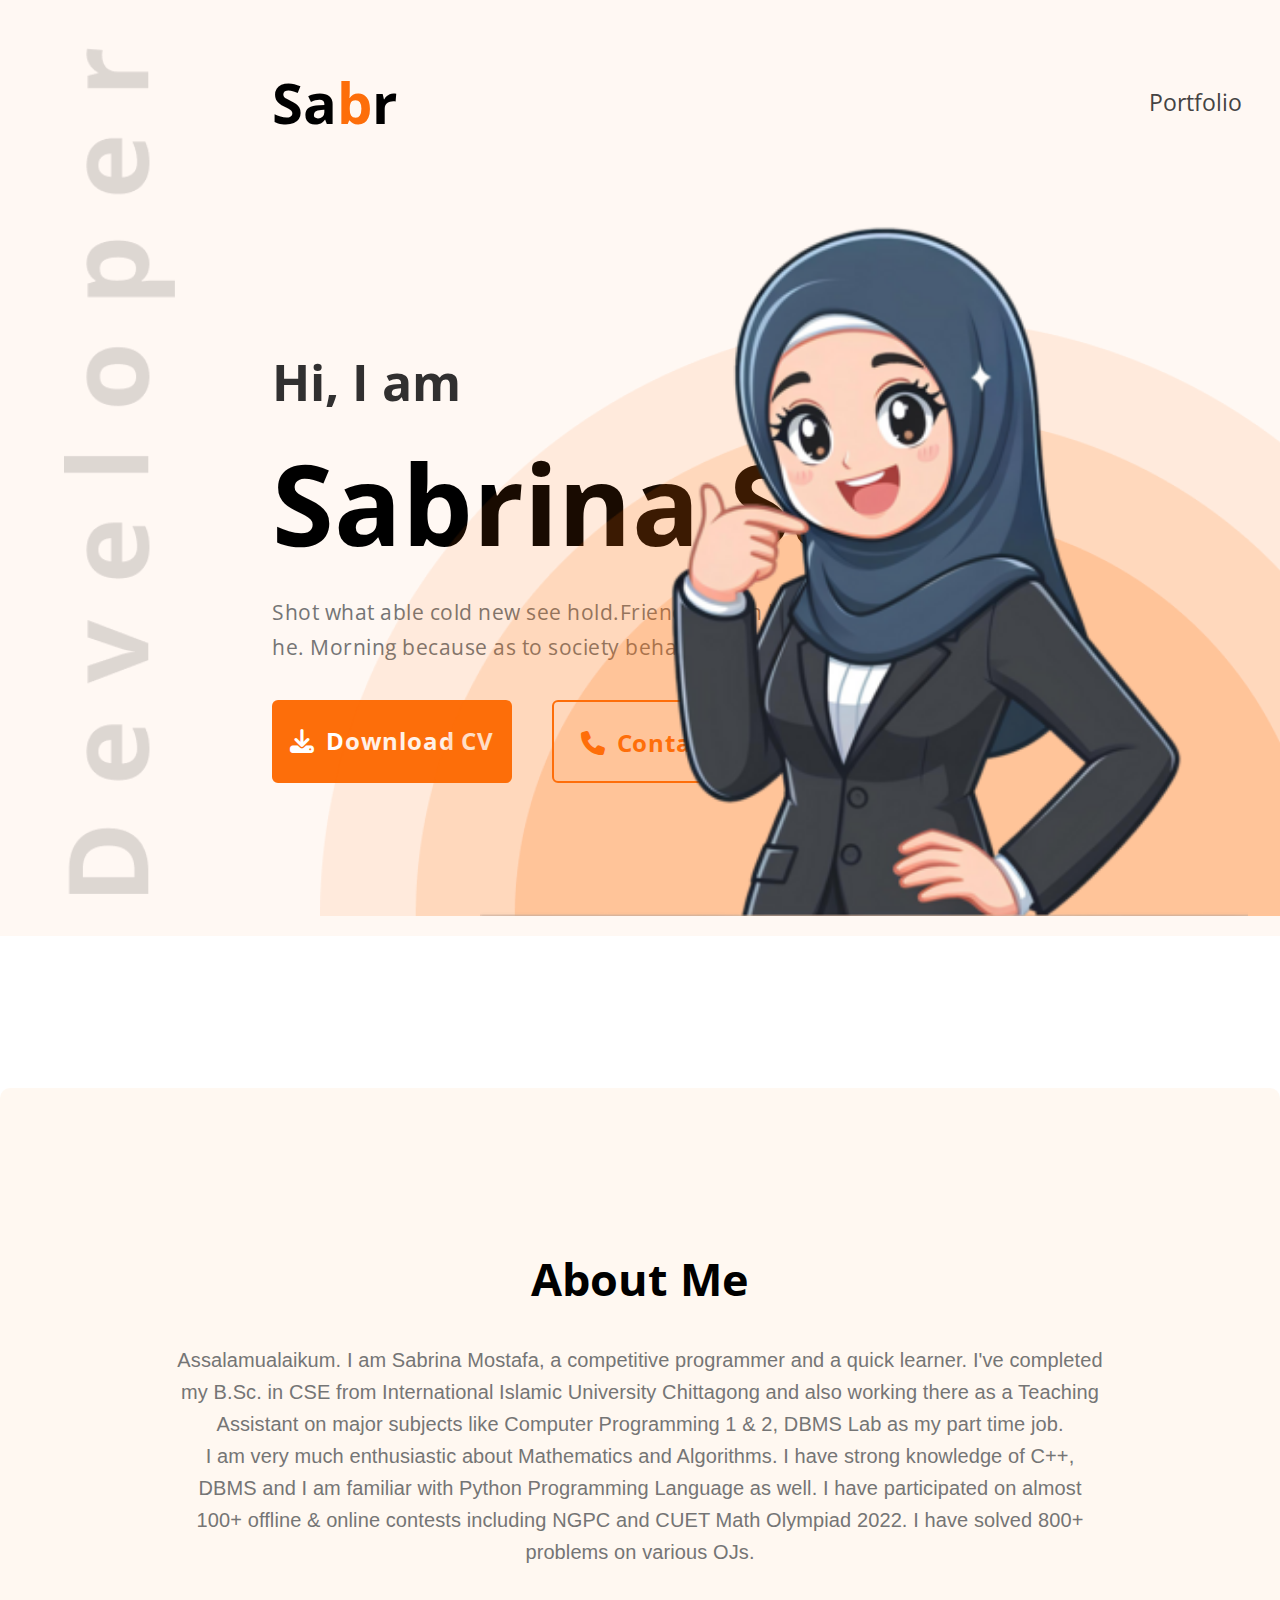
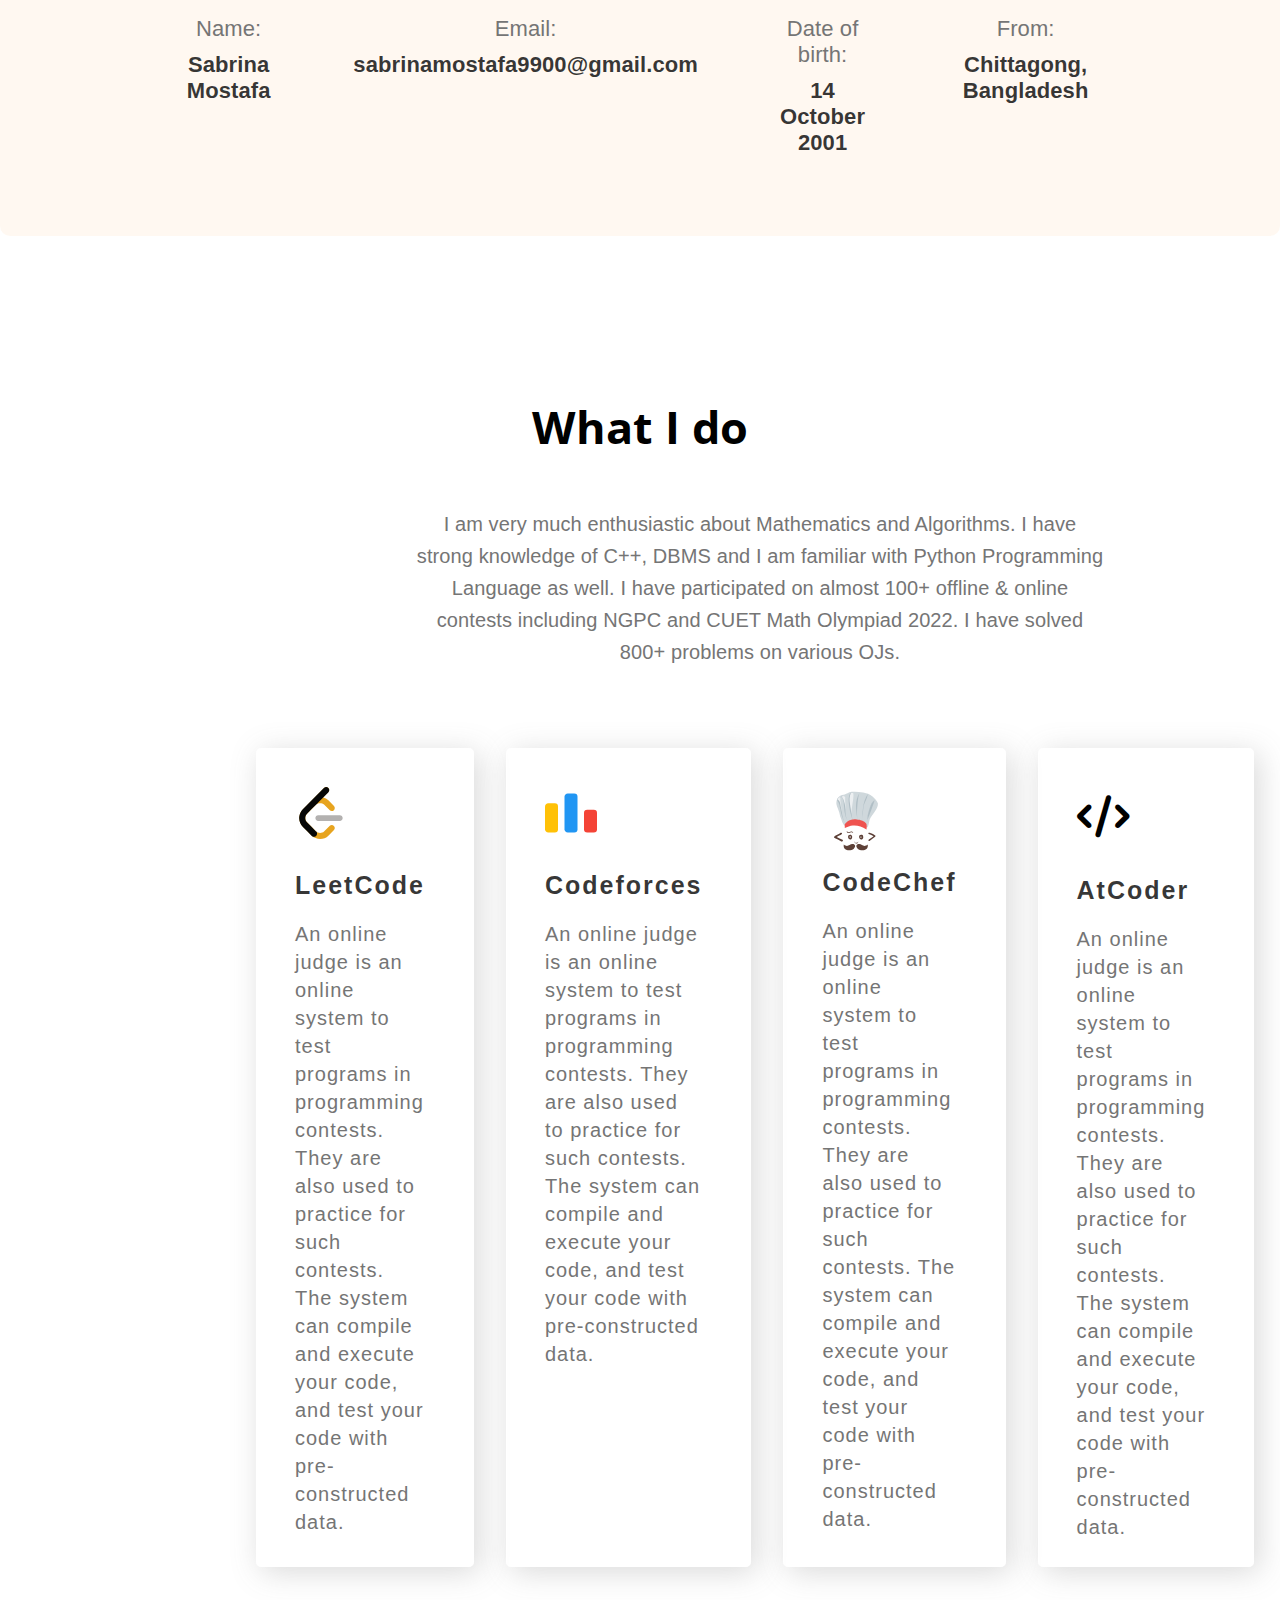
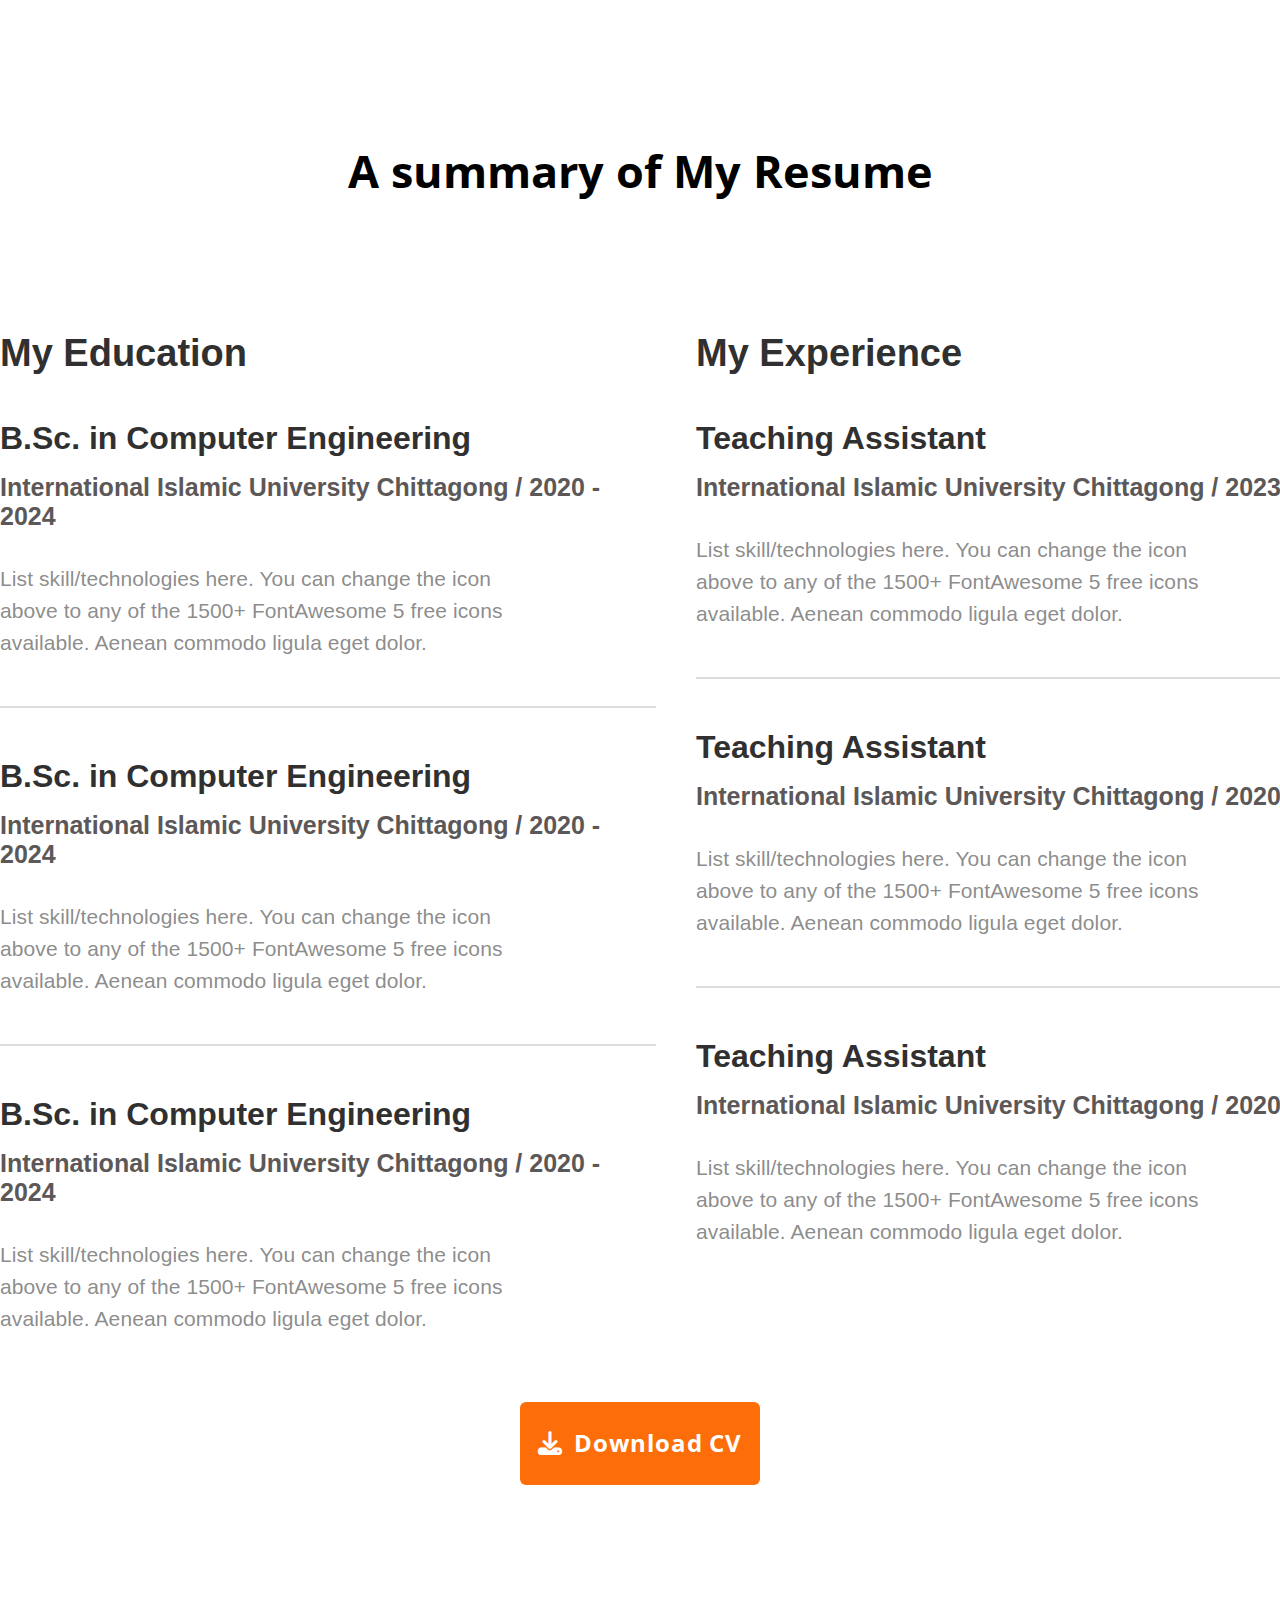
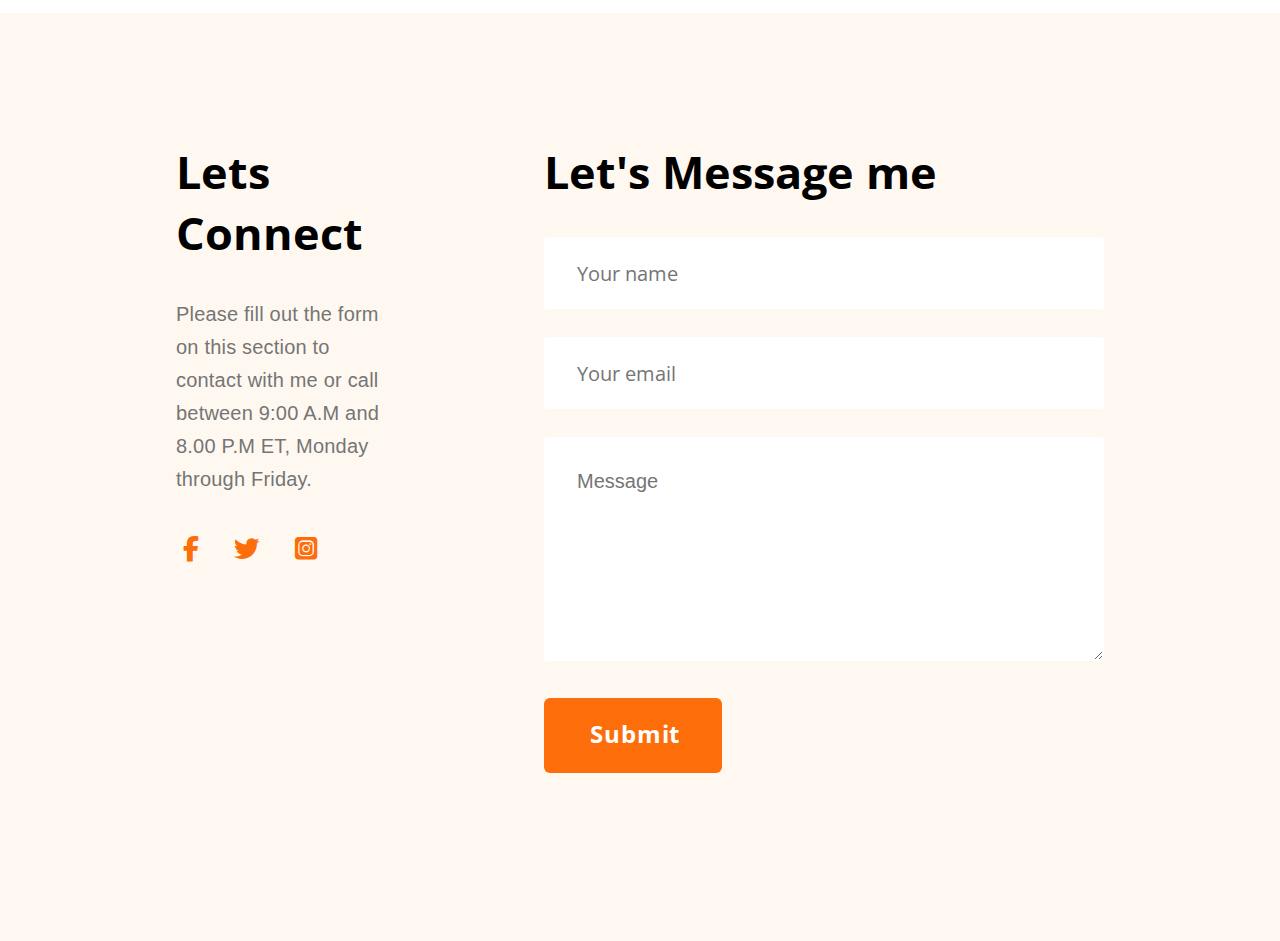
==== Week 2 Assignment 3/index.html @ bd47ff60 "Added Assignment-3 i.e. sample portfolio making." ====
<!DOCTYPE html>
<html lang="en">
<head>
    <link rel="preconnect" href="https://fonts.googleapis.com">
    <link rel="preconnect" href="https://fonts.gstatic.com" crossorigin>
    <link href="https://fonts.googleapis.com/css2?family=Open+Sans:ital,wght@0,300..800;1,300..800&display=swap" rel="stylesheet">

    <link rel="stylesheet" href="style.css">
    <link rel="stylesheet" href="https://cdnjs.cloudflare.com/ajax/libs/font-awesome/6.6.0/css/all.min.css">
    <meta charset="UTF-8">
    <meta name="viewport" content="width=device-width, initial-scale=1.0">
    <title>Sabrina's Portfolio</title>
</head>

<body>

    <!-- Intro -->
    <section class="intro">

        <div class="l">
            <img src="images/Developer.png" alt="developer">
        </div>
        <div class="r">
            <nav>
                <div class="n">
                    <h2>Sa<span>b</span>r</h2>
                </div>
                <div class="optn">
                    <ul>
                        <li><a href="#portfolio" class="nav-a">Portfolio</a></li>
                        <li><a href="#blog" class="nav-a">Blog</a></li>
                        <li>
                            <button>
                                <a href="#contact" class="aa">Hire Me</a>
                            </button>
                        </li>
                    </ul>
                </div>
            </nav>

            <div class="banner">
                <div class="txt">
                    <div class="hi">
                        <h4>Hi, I am</h4>
                        <h1>Sabrina Sabr</h1>
                        <p>Shot what able cold new see hold.Friendly as an betrayed formerly
                            he. Morning because as to society behaved moments.
                        </p>
                        <div class="bt">
                            <div class="cv-btn">
                                <div class="btn">
                                    <i class="fa-solid fa-download"></i>
                                    <a href="Sabrina_Mostafa.pdf" download>Download CV</a>
                                </div>
                            </div>
                            <div class="cv-btn">
                                <div class="btn" id="cnt">
                                    <i class="fa-solid fa-phone"></i>
                                    <a href="#contact" >Contact</a>
                                </div>
                            </div>
                        </div>
                    </div>
                </div>
                <div class="im">
                    <div class="overlap">
                        <img src="images/picBG.png" alt="" class="bgim">
                        <img src="images/pic.png" alt="" class="pic">
                    </div>

                </div>

            </div>

        </div>


    </section>



    <!-- About -->
    <section class="s-about" id="portfolio">
        <div class="about">
            <h2>About Me</h2>
            <div class="para">
                <p class="all">
                    Assalamualaikum.
                    I am Sabrina Mostafa, a competitive programmer and a quick learner. I've completed my B.Sc. in CSE from International Islamic University Chittagong 
                    and also working there as a Teaching Assistant on major subjects like Computer Programming 1 & 2, DBMS Lab as my part time job.<br/>

                    I am very much enthusiastic about Mathematics and Algorithms. I have strong knowledge of C++, DBMS and I am familiar with Python Programming Language as well. 
                    I have participated on almost 100+ offline & online contests including NGPC and CUET Math Olympiad 2022. I have solved 800+ problems on various OJs.
                </p>
            </div>
            <div class="details">
                <div class="info">
                    <p class="title">
                        Name: <br/>
                        <div class="bold"><p class="title">Sabrina Mostafa</p></div>
                    </p>
                </div>
                <div class="info">
                    <p class="title">
                        Email: <br/>
                        <div class="bold"><p class="title">sabrinamostafa9900@gmail.com</p></div>
                    </p>
                </div>
                <div class="info">
                    <p class="title">
                        Date of birth: <br/>
                        <div class="bold"><p class="title">14 October 2001</p></div>
                    </p>
                </div>
                <div class="info">
                    <p class="title">
                        From: <br/>
                        <div class="bold"><p class="title">Chittagong, Bangladesh</p></div>
                    </p>
                </div>
            </div>
        </div>
    </section>


    <!-- What I do -->
    <section class="work" id="blog">
        <div class="wk">
            <h2>What I do</h2>
            <div class="w1">
                <p>I am very much enthusiastic about Mathematics and Algorithms. I have strong knowledge of C++, DBMS and I am familiar with Python Programming Language as well. 
                    I have participated on almost 100+ offline & online contests including NGPC and CUET Math Olympiad 2022. I have solved 800+ problems on various OJs.</p>
            </div>
            <div class="w2">
                <div class="one">
                    <a href="https://leetcode.com/u/sabrina_mostafa/">
                    <div class="i1">
                        <svg xmlns="http://www.w3.org/2000/svg" viewBox="0 0 24 24" id="leetcode">
                            <path fill="#B3B1B0" d="M22 14.355c0-.742-.564-1.346-1.26-1.346H10.676c-.696 0-1.26.604-1.26 1.346s.563 1.346 1.26 1.346H20.74c.696.001 1.26-.603 1.26-1.346z"></path>
                            <path fill="#E7A41F" d="m3.482 18.187 4.313 4.361c.973.979 2.318 1.452 3.803 1.452 1.485 0 2.83-.512 3.805-1.494l2.588-2.637c.51-.514.492-1.365-.039-1.9-.531-.535-1.375-.553-1.884-.039l-2.676 2.607c-.462.467-1.102.662-1.809.662s-1.346-.195-1.81-.662l-4.298-4.363c-.463-.467-.696-1.15-.696-1.863 0-.713.233-1.357.696-1.824l4.285-4.38c.463-.467 1.116-.645 1.822-.645s1.346.195 1.809.662l2.676 2.606c.51.515 1.354.497 1.885-.038.531-.536.549-1.387.039-1.901l-2.588-2.636a4.994 4.994 0 0 0-2.392-1.33l-.034-.007 2.447-2.503c.512-.514.494-1.366-.037-1.901-.531-.535-1.376-.552-1.887-.038l-10.018 10.1C2.509 11.458 2 12.813 2 14.311c0 1.498.509 2.896 1.482 3.876z"></path>
                            <path fill="#070706" d="M8.115 22.814a2.109 2.109 0 0 1-.474-.361c-1.327-1.333-2.66-2.66-3.984-3.997-1.989-2.008-2.302-4.937-.786-7.32a6 6 0 0 1 .839-1.004L13.333.489c.625-.626 1.498-.652 2.079-.067.56.563.527 1.455-.078 2.066-.769.776-1.539 1.55-2.309 2.325-.041.122-.14.2-.225.287-.863.876-1.75 1.729-2.601 2.618-.111.116-.262.186-.372.305-1.423 1.423-2.863 2.83-4.266 4.272-1.135 1.167-1.097 2.938.068 4.127 1.308 1.336 2.639 2.65 3.961 3.974.067.067.136.132.204.198.468.303.474 1.25.183 1.671-.321.465-.74.75-1.333.728-.199-.006-.363-.086-.529-.179z"></path>
                        </svg>
                    </div>
                    
                    <div class="bold"><p class="title">LeetCode</p></div></a>
                    <div class="oj">
                        <p>An online judge is an online system to test programs in programming contests. They are also used to practice for such contests. The system can compile and execute your code, and test your code with pre-constructed data.</p>
                    </div>
                </div>
                <div class="two">
                    <a href="https://codeforces.com/profile/sabrina_mostafa">
                    <div class="i2">
                        <svg xmlns="http://www.w3.org/2000/svg" viewBox="0 0 24 24" id="code-forces">
                            <path fill="#F44336" d="M24 19.5V12a1.5 1.5 0 0 0-1.5-1.5h-3A1.5 1.5 0 0 0 18 12v7.5a1.5 1.5 0 0 0 1.5 1.5h3a1.5 1.5 0 0 0 1.5-1.5z"></path>
                            <path fill="#2196F3" d="M13.5 21a1.5 1.5 0 0 0 1.5-1.5v-15A1.5 1.5 0 0 0 13.5 3h-3C9.673 3 9 3.672 9 4.5v15c0 .828.673 1.5 1.5 1.5h3z"></path>
                            <path fill="#FFC107" d="M0 19.5c0 .828.673 1.5 1.5 1.5h3A1.5 1.5 0 0 0 6 19.5V9a1.5 1.5 0 0 0-1.5-1.5h-3C.673 7.5 0 8.172 0 9v10.5z"></path>
                        </svg>
                    </div>
                    <div class="bold"><p class="title">Codeforces</p></div></a>
                    <div class="oj">
                        <p>
                            An online judge is an online system to test programs in programming contests. They are also used to practice for such contests. The system can compile and execute your code, and test your code with pre-constructed data.
                        </p>
                    </div>
                </div>
                <div class="three">
                    <a href="https://www.codechef.com/users/sabrina_001">
                    <div class="i3">
                        <svg xmlns="http://www.w3.org/2000/svg" x="0px" y="0px" viewBox="0 0 48 48">
                            <path fill="#5d4037" d="M34.809,32.711L34.809,32.711c1.016,0.306,1.952,0.833,2.74,1.543 c0.133,0.085,0.219,0.228,0.23,0.386c0,0.235-0.175,0.466-0.536,0.686c-0.648,0.434-1.273,0.9-1.873,1.398 c-0.592,0.483-1.212,0.93-1.858,1.337c-0.083,0.044-0.176,0.068-0.27,0.07c-0.132,0.002-0.26-0.048-0.356-0.14 c-0.184-0.16-0.203-0.438-0.043-0.622c0.004-0.005,0.009-0.01,0.013-0.014c0.202-0.26,0.465-0.467,0.766-0.601 c0.354-0.194,0.689-0.421,1.002-0.676c0.501-0.381,0.801-0.636,1.002-0.751c0.396-0.2,0.601-0.341,0.601-0.426 c0.004-0.018,0.004-0.037,0-0.055c-0.247-0.407-0.63-0.712-1.082-0.862c-0.446-0.125-0.902-0.26-1.357-0.401 c-0.456-0.114-0.869-0.355-1.192-0.696c-0.01-0.031-0.01-0.064,0-0.095c0.016-0.142,0.086-0.273,0.195-0.366 c0.09-0.112,0.222-0.182,0.366-0.195c0.073-0.01,0.147-0.01,0.22,0c0.268,0.015,0.532,0.079,0.776,0.19l0.726,0.316 M13.465,32.28 c0.181-0.003,0.358,0.055,0.501,0.165c0.12,0.092,0.192,0.234,0.195,0.386c0.001,0.108-0.043,0.211-0.12,0.286 c-0.54,0.476-1.173,0.836-1.858,1.057c-0.69,0.22-1.3,0.638-1.753,1.202c0.646,0.375,1.316,0.71,2.004,1.002l2.074,0.912 c0.161,0.064,0.263,0.223,0.255,0.396c0.03,0.235-0.072,0.468-0.265,0.606c-0.19,0.157-0.43,0.242-0.676,0.24 c-0.1,0-0.199-0.02-0.291-0.06c-0.141-0.138-0.292-0.265-0.451-0.381c-1.202-0.668-2.488-1.292-3.857-1.873 c-0.135-0.055-0.275-0.11-0.411-0.155c-0.151-0.061-0.263-0.192-0.301-0.351c0.006-0.42,0.188-0.817,0.501-1.097 c0.644-0.469,1.342-0.859,2.079-1.162c0.743-0.297,1.444-0.692,2.084-1.172H13.465z"></path><path fill="#5d4037" d="M22.051,32.24c-0.171-0.265-0.384-0.5-0.631-0.696c-0.198-0.138-0.435-0.21-0.676-0.205 c-0.081-0.002-0.161,0.013-0.235,0.045l-1.503,0.501c-0.096,0.03-0.195,0.043-0.296,0.04c-0.178,0.013-0.355-0.037-0.501-0.14 c-0.182-0.158-0.336-0.346-0.456-0.556l-0.416,0.281c0.176,0.295,0.403,0.556,0.671,0.771c0.211,0.132,0.457,0.197,0.706,0.185 c0.127-0.001,0.254-0.02,0.376-0.055l1.388-0.501c0.094-0.036,0.194-0.055,0.296-0.055c0.152-0.01,0.304,0.031,0.431,0.115 c0.175,0.143,0.327,0.312,0.451,0.501l0.396-0.22"></path><path fill="#5d4037" fill-rule="evenodd" d="M32.289,40.61c0.761,4.558-4.809,5.009-7.098,2.95 c-1.583-1.413-1.137-3.381,1.132-3.256C28.327,40.41,29.494,42.984,32.289,40.61" clip-rule="evenodd"></path><path fill="#5d4037" fill-rule="evenodd" d="M15.364,40.61c-0.761,4.558,4.809,5.009,7.098,2.95 c1.583-1.413,1.137-3.381-1.132-3.256C19.326,40.41,18.159,42.984,15.364,40.61" clip-rule="evenodd"></path><path fill="#5d4037" d="M20.839,33.998c-0.279-0.184-0.608-0.276-0.942-0.265c-0.404-0.015-0.798,0.129-1.097,0.401 c-0.338,0.332-0.482,0.814-0.381,1.277c0.049,0.436,0.223,0.848,0.501,1.187c0.236,0.316,0.607,0.502,1.002,0.501 c0.258-0.004,0.511-0.073,0.736-0.2c0.451-0.27,0.671-0.781,0.671-1.548C21.387,34.848,21.206,34.347,20.839,33.998z M19.877,35.811c-0.277,0-0.501-0.224-0.501-0.501s0.224-0.501,0.501-0.501s0.501,0.224,0.501,0.501S20.154,35.811,19.877,35.811z"></path><path fill="#5d4037" d="M24.195,39.914c0.139,0.001,0.276-0.025,0.406-0.075c0.124-0.048,0.242-0.112,0.351-0.19 c0.102-0.082,0.198-0.173,0.286-0.27c0.083-0.093,0.156-0.194,0.22-0.301c0.061-0.094,0.115-0.193,0.16-0.296 c0.035-0.074,0.064-0.151,0.085-0.23v-0.045c-0.01-0.014-0.019-0.029-0.025-0.045l0,0c-0.13,0.2-0.293,0.378-0.481,0.526 c-0.144,0.136-0.314,0.24-0.501,0.306c-0.188,0.065-0.387,0.097-0.586,0.095c-0.17,0.003-0.339-0.021-0.501-0.07 c-0.139-0.044-0.269-0.112-0.386-0.2c-0.117-0.094-0.223-0.202-0.316-0.321c-0.097-0.13-0.18-0.269-0.25-0.416l0,0 c-0.011,0.011-0.02,0.025-0.025,0.04c0,0,0,0.03,0,0.04c0.068,0.192,0.156,0.376,0.26,0.551c0.094,0.168,0.212,0.322,0.351,0.456 c0.124,0.13,0.27,0.236,0.431,0.316c0.159,0.067,0.329,0.104,0.501,0.11"></path><path fill="#5d4037" d="M28.613,33.968c-0.278-0.185-0.607-0.28-0.942-0.27c-0.405-0.014-0.799,0.132-1.097,0.406 c-0.336,0.333-0.478,0.815-0.376,1.277c0.046,0.436,0.22,0.85,0.501,1.187c0.236,0.315,0.608,0.501,1.002,0.501 c0.258-0.004,0.512-0.073,0.736-0.2c0.493-0.352,0.752-0.947,0.676-1.548C29.089,34.644,28.928,34.188,28.613,33.968z M27.511,35.867c-0.277,0-0.501-0.224-0.501-0.501s0.224-0.501,0.501-0.501s0.501,0.224,0.501,0.501S27.787,35.867,27.511,35.867z"></path><path fill="#cfd8dc" d="M38.519,9.951c-0.113-0.175-0.224-0.354-0.339-0.518c-0.092-0.132-0.186-0.252-0.279-0.377	c-0.137-0.184-0.275-0.367-0.414-0.537c-0.083-0.102-0.167-0.196-0.251-0.293c-0.155-0.178-0.309-0.351-0.465-0.513	C36.7,7.64,36.63,7.57,36.559,7.5c-0.181-0.18-0.363-0.35-0.546-0.51c-0.043-0.037-0.085-0.075-0.128-0.111	c-2.281-1.946-4.592-2.44-6.076-2.765l-0.821-0.185c-3.005-0.576-5.53-0.867-8.09-0.501c-1.008,0.219-1.982,0.573-2.895,1.052	c-1.257,0.571-2.565,1.162-3.827,1.252c-1.321,0.341-2.468,1.162-3.216,2.304l-0.14,0.2c-0.671,1.403-0.847,2.992-0.501,4.508	c0.276,0.902,0.616,1.783,0.937,2.63c0.736,1.727,1.269,3.534,1.588,5.385c0.332,0.658,0.591,1.35,0.771,2.064	c0.426,1.483,0.912,3.151,2.229,4.448h0.035c0.011-0.005,0.022-0.009,0.033-0.014c0.003,0.003,0.005,0.006,0.008,0.009	c1.14-0.54,2.24-0.902,3.307-1.124c0.15-0.031,0.298-0.053,0.446-0.078c0.18-0.031,0.36-0.063,0.538-0.087	c0.289-0.037,0.576-0.064,0.861-0.081c0.025-0.002,0.05-0.005,0.075-0.006c3.649-0.2,6.912,1.133,10.1,2.433l0.575,0.238	c0.018-0.008,0.035-0.029,0.053-0.039c0.01,0.004,0.019,0.008,0.029,0.012c0.781-0.341,1.177-2.965,1.703-5.41	c1.893-4.333,6.126-7.514,5.871-11.521C39.169,10.996,38.846,10.459,38.519,9.951z"></path><polygon fill="#cfd8dc" points="31.829,28.563 31.822,28.561 31.819,28.563"></polygon><path fill="#ef5350" d="M31.473,26.384c-0.007-0.089-0.044-0.18-0.071-0.27c0-0.001-0.001-0.003-0.001-0.004	c-0.337-1.099-2.136-2.252-4.586-2.876c-0.135-0.036-0.273-0.053-0.409-0.084c-0.006-0.001-0.012-0.002-0.018-0.004	c-0.585-0.134-1.176-0.224-1.771-0.277c-0.036-0.003-0.072-0.007-0.108-0.01c-0.338-0.027-0.675-0.044-1.014-0.044	c-0.298-0.002-0.597,0.003-0.895,0.023c-0.133,0.009-0.265,0.022-0.397,0.035c-0.311,0.031-0.62,0.073-0.926,0.13	c-0.107,0.018-0.215,0.024-0.322,0.045c-2.018,0.371-3.797,1.551-4.924,3.266l0.065,2.65v0.04h0.03	c1.741-0.997,3.667-1.628,5.66-1.853c3.171-0.286,6.417,0.681,9.587,2.895h0.03v-0.05C31.616,28.803,31.64,27.584,31.473,26.384z"></path><path fill="#eceff1" fill-rule="evenodd" d="M12.975,7.881c-0.341,1.733,1.202,7.203,0.701,10.073	c-0.26-1.503-1.222-4.508-1.182-6.176c-0.461-1.002-0.927-2.229-1.438-2.7S12.113,6.158,13,7.881" clip-rule="evenodd"></path><path fill="#b0bec5" d="M16.476,25.493L16.476,25.493c-2.004-2.364-2.855-6.437-3.556-9.868	c-0.556-2.725-1.032-5.049-1.949-5.78l0,0c-0.109-0.148-0.182-0.319-0.21-0.501c-0.032-0.347,0.039-0.696,0.205-1.002	C11.124,8,11.367,7.705,11.672,7.485c0.193-0.133,0.414-0.218,0.646-0.25V7.28c-0.231,0.032-0.45,0.117-0.641,0.25	c-0.202,0.253-0.383,0.523-0.541,0.806c-0.451,0.902,0.501,0.857,0.857,1.347c0.927,0.746,1.002,3.196,1.563,5.931	c0.701,3.426,0.932,7.489,2.94,9.843l0,0l0,0l-0.03,0.035"></path><path fill="#eceff1" fill-rule="evenodd" d="M16.401,7.175c-0.346,1.728,0.536,5.705,0,8.58	c-0.26-1.503-1.222-4.508-1.182-6.171c-0.466-1.002-1.002-2.164-1.347-2.76s1.237-1.257,2.505,0.351" clip-rule="evenodd"></path><path fill="#b0bec5" d="M15.73,6.564c-0.278-0.233-0.65-0.318-1.002-0.23c-0.138,0.015-0.27,0.063-0.386,0.14	c-0.102,0.067-0.171,0.175-0.19,0.296c0,0.18-0.14,0.21,0,0.546l0,0c1.122,1.503,2.004,4.042,2.214,6.722	c0.301,3.401-0.095,7.168,2.159,9.838l-0.035,0.03c-2.264-2.685-2.6-6.457-2.895-9.863c-0.24-2.675-0.456-5.129-1.568-6.637l0,0	c-0.189-0.211-0.285-0.489-0.265-0.771c0.022-0.132,0.096-0.249,0.205-0.326c0.123-0.086,0.266-0.138,0.416-0.15	c0.479-0.038,0.956,0.093,1.347,0.371l-0.03,0.035"></path><path fill="#eceff1" d="M21.911,4.129c1.042,1.738-0.872,9.562-1.222,14.476c-0.03,0.416-3.697-16.224,1.212-14.476"></path><path fill="#b0bec5" d="M21.475,22.943c-1.475-4.089-2.37-8.365-2.66-12.703c-0.113-1.435,0.002-2.879,0.341-4.278	c0.326-1.112,0.897-1.843,1.783-1.974c0.324-0.042,0.652-0.018,0.967,0.07v0.045c-0.319-0.059-0.647-0.049-0.962,0.03	c-0.741,0.17-0.651,0.631-1.137,1.678c-0.379,1.346-0.502,2.751-0.361,4.142c0.631,4.127,1.408,9.758,2.079,12.958H21.49"></path><path fill="#b0bec5" d="M24.931,22.678c-0.05-0.336-0.095-0.676-0.145-1.002c-0.771-5.59-1.718-12.402,1.598-17.296	h0.04c-1.357,3.622-1.543,10.519-1.703,12.743c-0.07,0.962,0.04,3.005,0.115,4.508c0.045,0.346,0.1,0.686,0.145,1.027h-0.05"></path><path fill="#b0bec5" d="M28.528,23.394c0.115-2.885,0.421-6.261,0.701-9.187c0.696-3.687,2.57-5.43,3.061-9.157	V5.006c-1.69,2.827-2.813,5.956-3.306,9.212c-0.457,3.036-0.597,6.112-0.416,9.177h-0.05"></path><g><path fill="#b0bec5" d="M37.218,9.429c-1.503,4.628-3.276,9.152-5.079,13.73C32.189,17.098,35.435,9.804,37.218,9.429"></path><path fill="#b0bec5" d="M31.258,25.197c0.791-0.821,0.847-2.084,0.917-3.551c-0.017-1.501,0.251-2.992,0.791-4.393 c0-0.06,0.045-0.155,0.08-0.286c0.441-1.528,2.199-7.684,4.248-7.574v0.045c-1.608-0.06-3.657,6.011-4.142,7.549 c-0.035,0.125-0.045,0.205-0.065,0.27l0,0c-0.576,1.503-0.611,3.005-0.801,4.378c-0.065,1.473-0.19,2.745-1.002,3.576h-0.03"></path></g>
                        </svg>
                    </div>
                    <div class="bold"><p class="title">CodeChef</p></div></a>
                    <div class="oj">
                        <p>
                            An online judge is an online system to test programs in programming contests. They are also used to practice for such contests. The system can compile and execute your code, and test your code with pre-constructed data.
                        </p>
                    </div>
                </div>
                <div class="four">
                    <a href="https://atcoder.jp/users/sabrina_mostafa">
                    <div class="i4">
                        <i class="fa-solid fa-code"></i>
                    </div>
                    <div class="bold"><p class="title">AtCoder</p></div></a>
                    <div class="oj">
                        <p>
                            An online judge is an online system to test programs in programming contests. They are also used to practice for such contests. The system can compile and execute your code, and test your code with pre-constructed data.
                        </p>
                    </div>
                </div>
            </div>
        </div>
    </section>


    <!-- Summary -->
    <section class="summary">
        <div class="sum">
            <h2>A summary of My Resume</h2>
            <div class="container">
                <div class="ed">
                    <h3>My Education</h3>
                    <div class="ed-1">
                        <h4>B.Sc. in Computer Engineering</h4>
                        <div class="inst">International Islamic University Chittagong / 2020 - 2024</div>
                        <div class="pr">
                            <p>List skill/technologies here. You can change the icon above to any of the 1500+ FontAwesome 5 free icons available. Aenean commodo ligula eget dolor.</p>
                        </div>
                        <span class="line"></span>
                    </div>
                    <div class="ed-2">
                        <h4>B.Sc. in Computer Engineering</h4>
                        <div class="inst">International Islamic University Chittagong / 2020 - 2024</div>
                        <div class="pr">
                            <p>List skill/technologies here. You can change the icon above to any of the 1500+ FontAwesome 5 free icons available. Aenean commodo ligula eget dolor.</p>
                        </div>
                        <span class="line"></span>
                    </div>
                    <div class="ed-3">
                        <h4>B.Sc. in Computer Engineering</h4>
                        <div class="inst">International Islamic University Chittagong / 2020 - 2024</div>
                        <div class="pr">
                            <p>List skill/technologies here. You can change the icon above to any of the 1500+ FontAwesome 5 free icons available. Aenean commodo ligula eget dolor.</p>
                        </div>
                    </div>
                </div>

                <div class="ex">
                    <h3>My Experience</h3>
                    <div class="ex-1">
                        <h4>Teaching Assistant</h4>
                        <div class="inst">International Islamic University Chittagong / 2023 - 2024</div>
                        <div class="pr">
                            <p>List skill/technologies here. You can change the icon above to any of the 1500+ FontAwesome 5 free icons available. Aenean commodo ligula eget dolor.</p>
                        </div>
                        <span class="linee"></span>
                    </div>
                    <div class="ex-2">
                        <h4>Teaching Assistant</h4>
                        <div class="inst">International Islamic University Chittagong / 2020 - 2024</div>
                        <div class="pr">
                            <p>List skill/technologies here. You can change the icon above to any of the 1500+ FontAwesome 5 free icons available. Aenean commodo ligula eget dolor.</p>
                        </div>
                        <span class="linee"></span>
                    </div>
                    <div class="ex-3">
                        <h4>Teaching Assistant</h4>
                        <div class="inst">International Islamic University Chittagong / 2020 - 2024</div>
                        <div class="pr">
                            <p>List skill/technologies here. You can change the icon above to any of the 1500+ FontAwesome 5 free icons available. Aenean commodo ligula eget dolor.</p>
                        </div>
                    </div>
                </div>
            </div>

            <div class="cv-btn">
                <div class="btn">
                    <i class="fa-solid fa-download"></i>
                    <a href="Sabrina_Mostafa.pdf" download>Download CV</a>
                </div>
            </div>
            
        </div>
    </section>


    <!-- Contact -->
     <section class="contact" id="contact">
        <div class="cntct">
            <div class="con">
                <h2>Lets Connect</h2>
                <div class="cn">
                    <p>Please fill out the form on this section to contact with me or call between
                        9:00 A.M and 8.00 P.M ET, Monday through Friday.</p>
                </div>
                <div class="social">
                    <div class="fb">
                        <a href="https://www.facebook.com/MostafaSabreena">
                        <i class="fa-brands fa-facebook-f"></i></a>
                    </div>
                    <div class="tw">
                        <a href="https://www.facebook.com/MostafaSabreena">
                        <i class="fa-brands fa-twitter"></i></a>
                    </div>
                    <div class="in">
                        <a href="https://www.facebook.com/MostafaSabreena">
                        <i class="fa-brands fa-square-instagram"></i></a>
                    </div>
                </div>
            </div>
            <div class="msg">
                <h2>Let's Message me</h2>
                <form action="#" class="form">
                    <div class="nm">
                        <input type="text" placeholder="Your name">
                    </div>
                    <div class="em">
                        <input type="text" placeholder="Your email">
                    </div>
                    <div class="m">
                        <textarea rows="15" cols="74" placeholder="Message" ></textarea>
                    </div>
                </form>
                <div class="m-btn">
                    <div class="btnn">
                        <a href="#contact">Submit</a>
                    </div>
                </div>
            </div>
        </div>
     </section>



    
</body>
</html>
---- Week 2 Assignment 3/style.css ----
* {
    padding: 0;
    margin:0;
    box-sizing: border-box;
    font-family: open sans;
}

p {
    color: #757575;
}


/* About */
.s-about {
    padding-top: 9.5rem;
    padding-bottom: 9rem;
}

.about {
    background-color: rgba(253, 188, 114, 0.103);
    max-width: 84rem;
    min-height: 44rem;
    margin: auto;
    padding: 10rem 11rem 5rem 11rem;
    text-align: center;
    border-radius: 10px;
}

h2 {
    text-align: center;
    padding-bottom: 2.2rem;
    font-size: 45px;
    /* font-family: 'Franklin Gothic Medium', 'Arial Narrow', Arial, sans-serif; */
}

.para {
    padding-bottom: 1rem;
    max-width: 62rem;
    line-height: 32px;
}

.details {
    display: flex ;
    justify-content: center;
    gap: 4.5rem;
    padding-top: 2rem;
}

p {
    font-size: 20px;
    color: #757575;
    letter-spacing: 0.1px;
    font-family:'Franklin Gothic ', 'Arial Narrow', Arial, sans-serif;
}

.title {
    font-size: 22px;
    /* font-weight: bolder; */
    color: #757575;
}
 .bold p{
    padding-top: 10px;
    font-weight: bolder;
    color: rgba(27, 27, 27, 0.884);
}


/* what I do */

.work {
    padding-bottom: 9rem;
    margin-top: -7rem;
}

.wk {
    /* background-color: rgba(253, 193, 114, 0.123); */
    max-width: 128rem;
    min-height: 45rem;
    margin: auto;
    padding: 8rem 11rem 5rem 11rem;
    text-align: center;
    border-radius: 5px;
}

.w1 {
    padding-top: 1rem;
    padding-bottom: 2rem;
    line-height: 32px;
    max-width: 80rem;
    /* text-align: center; */
    padding-left: 15rem;
}

.w2 {
    padding-top: 3rem;
    padding-left: 5rem;
    display: flex;
    gap: 2rem;
    margin: auto;
}

.i1, .i2 {
    height: 52px;
    width: 52px;
}
.i3 {
    height: 60px;
    width: 68px;
}
.i4 {
    font-size: 42px;
    color: black ;
}

.one, .two, .three, .four {
    border-radius: 5px;
    border: 1px solid white;
    padding: 38px 48px 25px 38px;
    box-shadow: 5px 5px 30px #6e6d6d42;
    max-width: 20rem;
    min-height: 29rem;
    text-align: left;
}

.w2 .title, .w2 a{
    padding-top: 32px;
    padding-bottom: 20px;
    font-size: 25px;
    letter-spacing: 2px;
    text-decoration: none;
}

.three .title {
    margin-top: -0.7rem;
}

.oj p {
    letter-spacing: 1px;
    line-height: 28px;
}


/* Summary */
.sum {
    padding-bottom: 8rem;
    margin-top: -3.2rem ;
}

.container {
    display: flex;
    gap: 2.5rem;
    margin: auto;
    max-width: 86rem;
    min-height: 50rem;
    /* border: 5px solid; */
    padding-top: 6rem;
}

h3 {
    font-size: 38px;
    color: rgb(49, 48, 48);
    /* padding-bottom: 2rem; */
    font-family: 'Franklin Gothic Medium', 'Arial Narrow', Arial, sans-serif;
}

h4 {
    font-size: 32px;
    color: rgb(49, 48, 48);
    padding-bottom: 1rem;
    padding-top: 2.8rem;
    font-family: 'Franklin Gothic Medium', 'Arial Narrow', Arial, sans-serif;
}

.inst {
    font-size: 25px;
    font-weight: bold;
    color: rgb(92, 88, 88);
    padding-bottom: 2rem;
    font-family: 'Franklin Gothic Medium', 'Arial Narrow', Arial, sans-serif;
}

.pr {
    padding-bottom: 2rem;
    max-width: 32rem;
}

.pr p {
    font-size: 21px;
    line-height: 32px;
    color: rgba(134, 134, 134, 0.952);
}

.line {
    display: inline-block;
    width: 41rem;
    height: 2.2px;
    background-color: rgba(206, 204, 204, 0.678);

}
.linee {
    display: inline-block;
    width: 43.5rem;
    height: 2.2px;
    background-color: rgba(206, 204, 204, 0.678);

}

.cv-btn {
    padding-top: 2.2rem;
}

.btn {
    /* padding-top: 1.5rem; */
    padding: 1.5rem 1rem 1.5rem 1rem;
    background-color: #FD6E0A;
    height: 5.2rem;
    width: 15rem;
    border-radius: 6px;
    margin: auto;
    text-align: center;
    justify-content: center;
    font-size: 24px;
    color: white;
    text-decoration: none;
    font-weight: bolder;
    font-family:'Segoe UI', Tahoma, Geneva, Verdana, sans-serif;
}

.cv-btn a {
    letter-spacing: 0.8px;
    padding-left: 5px;
    color: white;
    text-decoration: none;
}


/* Contact */
.contact {
    /* height: 50rem; */
    background-color: rgba(253, 188, 114, 0.103);
}

.cntct h2 {
    text-align: left;
    padding-bottom: 35px;
}


.cn p {
    max-width: 45rem;
    letter-spacing: 0.2px;
    line-height: 33px;
    font-family: 'Gill Sans', sans-serif;
}

.cntct {
    display: flex;
    gap: 10rem;

    max-width: 108rem;
    min-height: 58rem;
    margin: auto;
    padding: 8rem 11rem 5rem 11rem;
    text-align: left;
    border-radius: 5px;


    /* padding: 10rem 15rem 10rem 15rem; */
}


.form .nm input, .em input {
    outline: none;
    height: 4.5rem;
    width: 35rem;
    border: 1px solid white;
    font-size: 20px;
    padding-left: 2rem;
    border-radius: 3px;
}

.form .m textarea {
    outline: none;
    height: 14rem;
    width: 35rem;
    border: 1px solid white;
    font-size: 20px;
    padding-left: 2rem;
    padding-top: 2rem;
    font-family: 'Gill Sans', sans-serif;
    border-radius: 3px;
}

.form .m textarea, .em input {
    margin-top: 28px;
}

.social {
    padding-top: 2.5rem;
    padding-left: 7px;
    display: flex;
    gap: 35px;
}


.social i {
    font-size: 25.5px;
    color: #FD6E0A;
}

.m-btn {
    padding-top: 2rem;
}

.btnn {
    /* padding-top: 1.5rem; */
    padding: 1.2rem 1rem 1.5rem 1rem;
    float: left;
    background-color: #FD6E0A ;
    height: 4.7rem;
    width: 11.1rem;
    border-radius: 6px;
    margin: auto;
    text-align: center;
    justify-content: center;
    font-size: 24px;
    color: white;
    text-decoration: none;
    font-weight: bolder;
    font-family:'Segoe UI', Tahoma, Geneva, Verdana, sans-serif;
}

.m-btn a {
    letter-spacing: 0.8px;
    padding-left: 5px;
    color: white;
    text-decoration: none;
}


/* Intro */
.intro {
    display: flex;
    height: 58.5rem;
    background-image: url(images/bannerBG.png);
}

.l {
    padding-right: 6rem;
}
.l img {
    padding-top: 3rem;
    padding-left: 4rem;
    width: 11rem;
}

.r {
    padding-top: 4rem;
}

nav{
    display: flex;
    gap: 47rem;
}
nav h2 {
    font-size: 56px;
    font-family: open sans;
    font-weight: bolder;
}
nav span {
    color: #FD6E0A;
}

.optn ul {
    display: flex;
    gap: 5rem;
    list-style-type: none;
    align-items: center;
}

.optn .nav-a {
    font-size: 23px;
    font-family: open sans;
    text-decoration: none;
    color: #444343;
}
.optn button, .optn .aa {
    background-color: #FD6E0A ;
    height: 4.7rem;
    width: 11.1rem;
    border-radius: 6px;
    color: white;
    font-size: 23px ;
    font-weight: bold;
    letter-spacing: 0.6px;
    border: none;
    text-decoration: none;
}

.banner {
    display: flex;
}

.hi h4 {
    font-family: open sans;
    font-size: 50px;
}
.hi h1 {
    font-size: 7rem;
    font-family: open sans;
    margin-top: -0.4rem;
    padding-bottom: 1rem;
}
.hi p {
    font-family: open sans;
    font-size: 21px;
    letter-spacing: 0.5px;
    width: 43rem;
    line-height: 35px;
}

.txt {
    padding-top: 8rem;
}

.bt {
    display: flex;
    gap: 2.5rem;
}

#cnt {
    width: 12rem;
    background-color: #FFF8F3;
    border: #FD6E0A solid 2px;
    color: #FD6E0A;
}

#cnt a {
    color: #FD6E0A;
}

.bt a {
    font-family: open sans;
}

.bgim {
    position: absolute;
    bottom: 0;
    right: 0;
    margin-bottom: -16.2px;
    /* margin-right: -20px; */
    width: 60rem;
}

.pic {
    width: 48rem;
    height: 45.7rem;
    position: absolute;
    right: 2rem;
    bottom: -1rem;

    object-fit: cover;
    object-position: top;
}
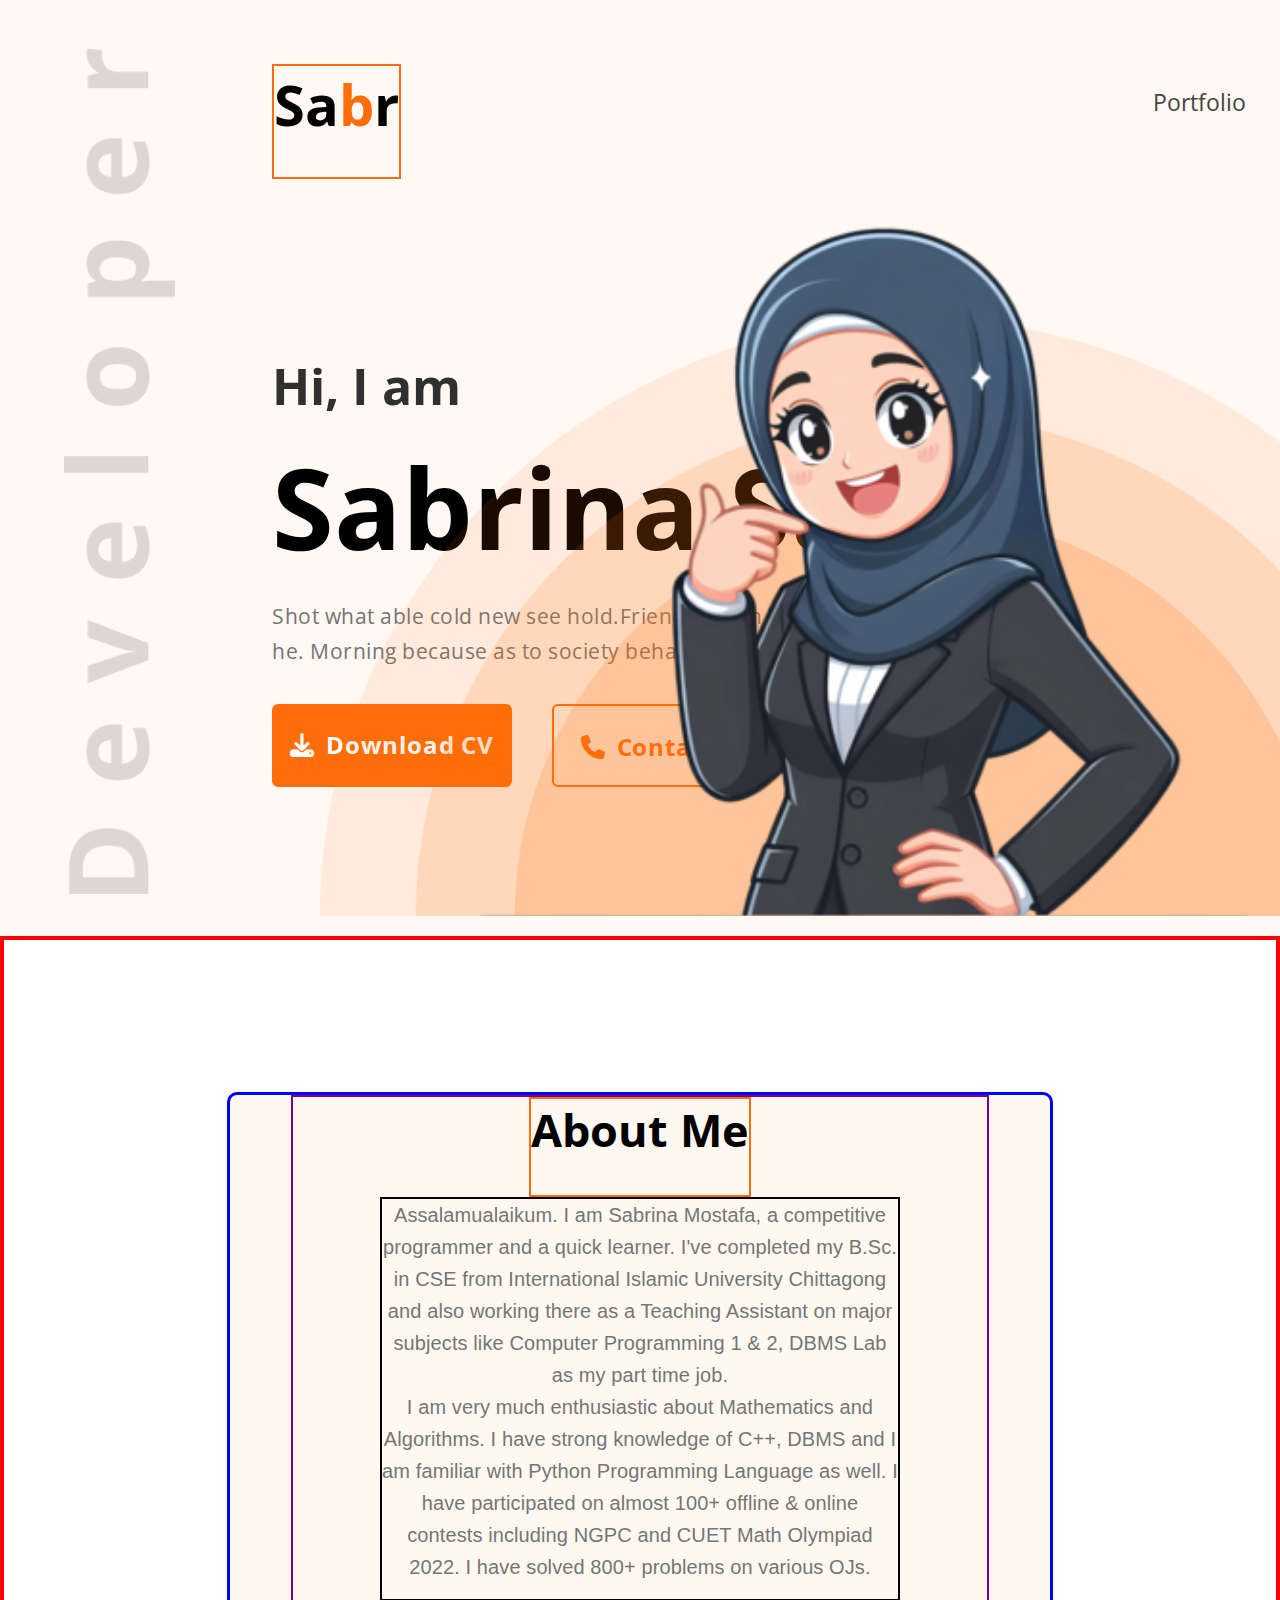
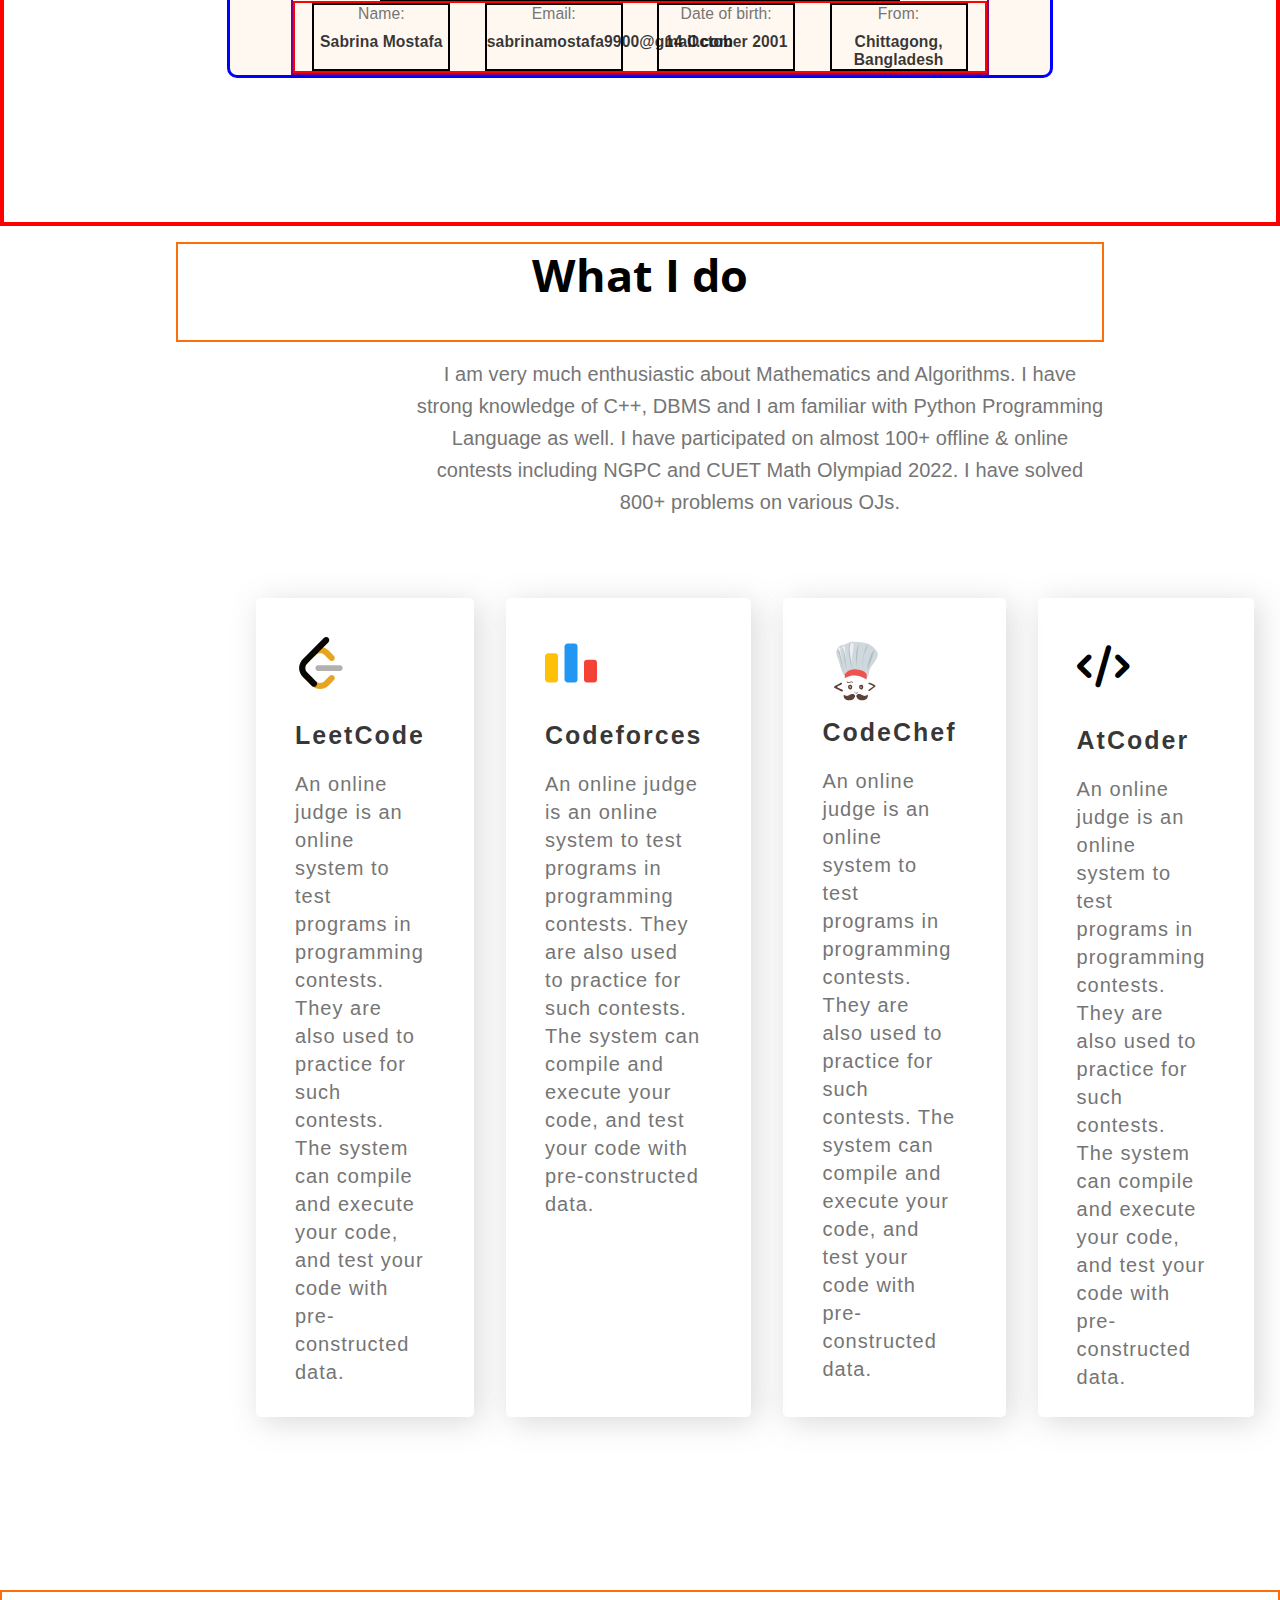
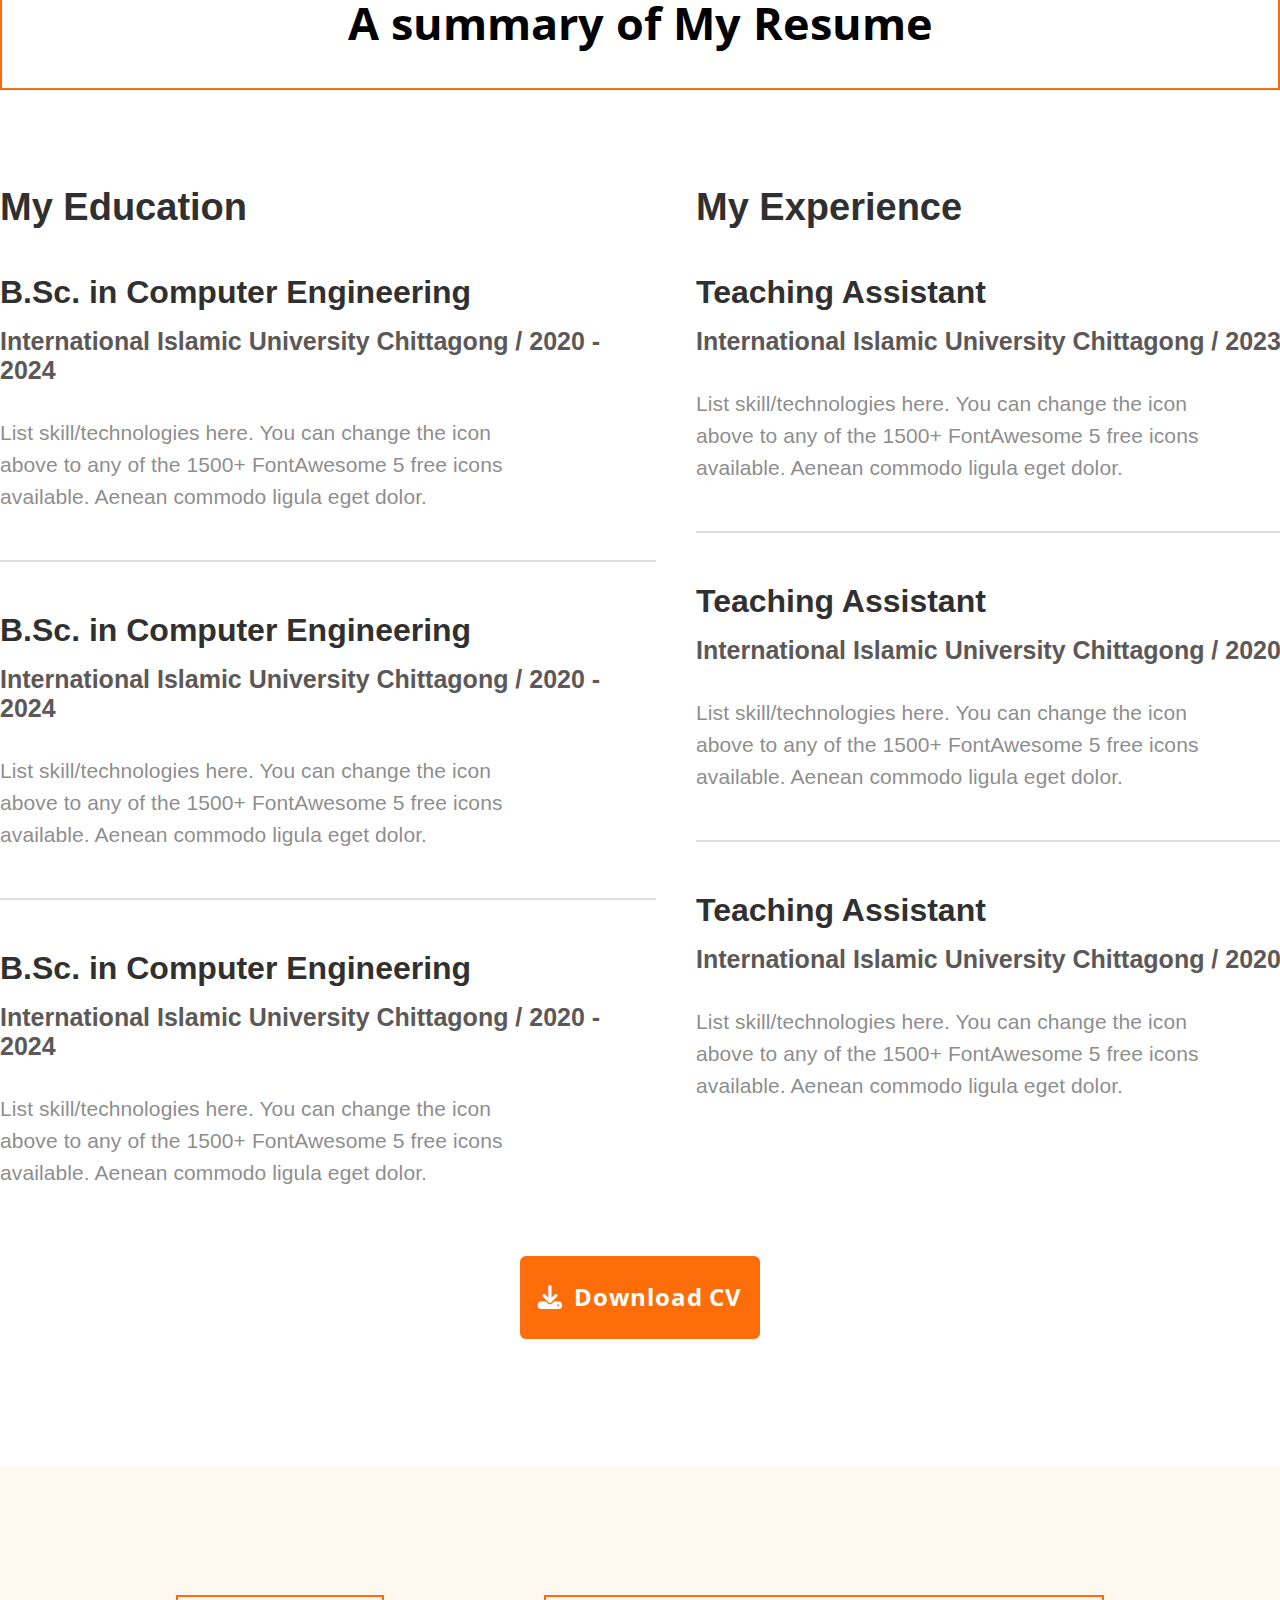
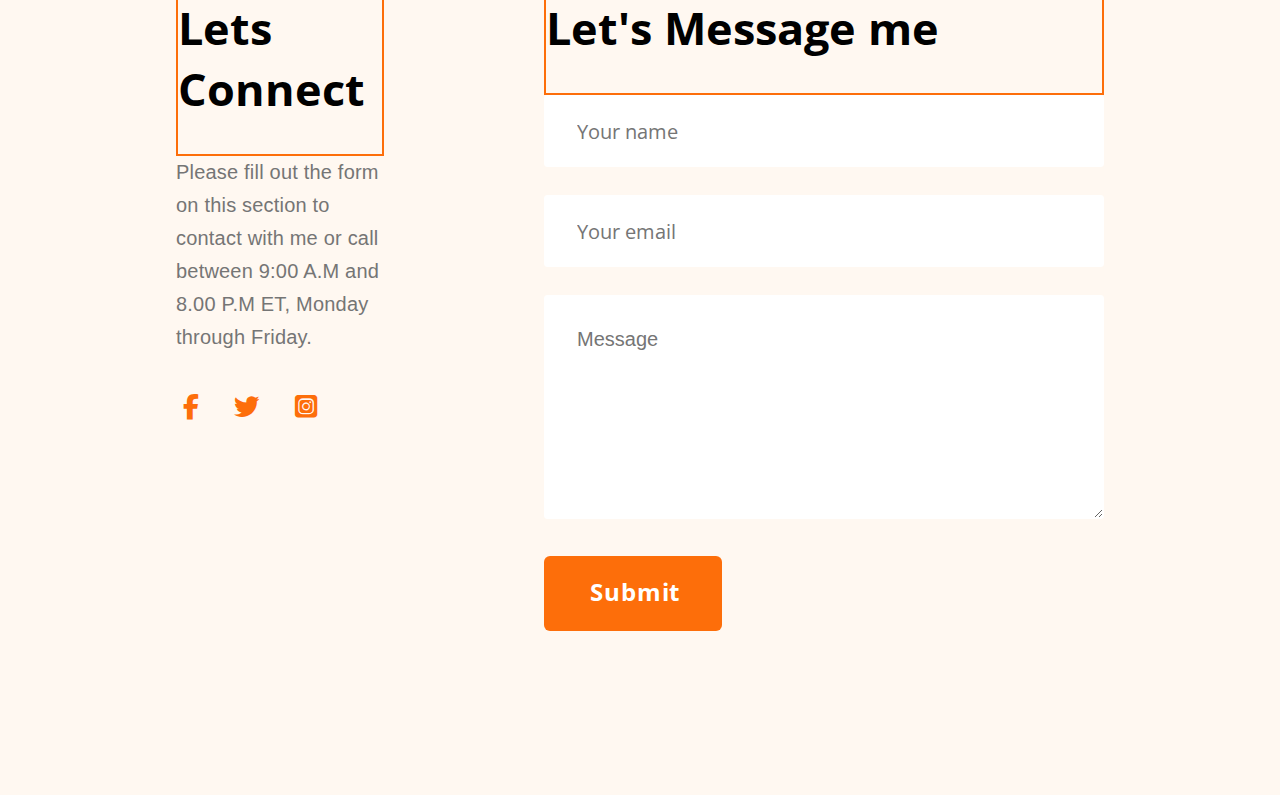
==== commit 65b2ea85: "desined GenZ-Fashion responsive website using TailwindCSS" ====
--- a/Week 2 Assignment 3/index.html
+++ b/Week 2 Assignment 3/index.html
@@ -82,43 +82,47 @@
     <!-- About -->
     <section class="s-about" id="portfolio">
         <div class="about">
-            <h2>About Me</h2>
-            <div class="para">
-                <p class="all">
-                    Assalamualaikum.
-                    I am Sabrina Mostafa, a competitive programmer and a quick learner. I've completed my B.Sc. in CSE from International Islamic University Chittagong 
-                    and also working there as a Teaching Assistant on major subjects like Computer Programming 1 & 2, DBMS Lab as my part time job.<br/>
-
-                    I am very much enthusiastic about Mathematics and Algorithms. I have strong knowledge of C++, DBMS and I am familiar with Python Programming Language as well. 
-                    I have participated on almost 100+ offline & online contests including NGPC and CUET Math Olympiad 2022. I have solved 800+ problems on various OJs.
-                </p>
-            </div>
-            <div class="details">
-                <div class="info">
-                    <p class="title">
-                        Name: <br/>
-                        <div class="bold"><p class="title">Sabrina Mostafa</p></div>
+            <div class="ab">
+                <h2>About Me</h2>
+                <div class="para">
+                    <p class="all">
+                        Assalamualaikum.
+                        I am Sabrina Mostafa, a competitive programmer and a quick learner. I've completed my B.Sc. in CSE from International Islamic University Chittagong 
+                        and also working there as a Teaching Assistant on major subjects like Computer Programming 1 & 2, DBMS Lab as my part time job.<br/>
+
+                        I am very much enthusiastic about Mathematics and Algorithms. I have strong knowledge of C++, DBMS and I am familiar with Python Programming Language as well. 
+                        I have participated on almost 100+ offline & online contests including NGPC and CUET Math Olympiad 2022. I have solved 800+ problems on various OJs.
                     </p>
                 </div>
-                <div class="info">
-                    <p class="title">
-                        Email: <br/>
-                        <div class="bold"><p class="title">sabrinamostafa9900@gmail.com</p></div>
-                    </p>
-                </div>
-                <div class="info">
-                    <p class="title">
-                        Date of birth: <br/>
-                        <div class="bold"><p class="title">14 October 2001</p></div>
-                    </p>
-                </div>
-                <div class="info">
-                    <p class="title">
-                        From: <br/>
-                        <div class="bold"><p class="title">Chittagong, Bangladesh</p></div>
-                    </p>
-                </div>
-            </div>
+                <div class="details">
+                    <div class="info">
+                        <p class="title">
+                            Name: <br/>
+                            <div class="bold"><p class="title">Sabrina Mostafa</p></div>
+                        </p>
+                    </div>
+                    <div class="info">
+                        <p class="title">
+                            Email: <br/>
+                            <div class="bold"><p class="title">sabrinamostafa9900@gmail.com</p></div>
+                        </p>
+                    </div>
+                    <div class="info">
+                        <p class="title">
+                            Date of birth: <br/>
+                            <div class="bold"><p class="title">14 October 2001</p></div>
+                        </p>
+                    </div>
+                    <div class="info">
+                        <p class="title">
+                            From: <br/>
+                            <div class="bold"><p class="title">Chittagong, Bangladesh</p></div>
+                        </p>
+                    </div>
+                </div>
+
+            </div>
+            
         </div>
     </section>
 
--- a/Week 2 Assignment 3/style.css
+++ b/Week 2 Assignment 3/style.css
@@ -12,21 +12,46 @@
 
 /* About */
 .s-about {
+    width: 100%;
+    height: auto;
     padding-top: 9.5rem;
     padding-bottom: 9rem;
+    border: red 4px solid;
+
+    display: flex;
+    justify-content: center;
+    align-items: center;
 }
 
 .about {
     background-color: rgba(253, 188, 114, 0.103);
-    max-width: 84rem;
-    min-height: 44rem;
-    margin: auto;
-    padding: 10rem 11rem 5rem 11rem;
+    /* max-width: 84rem;
+    min-height: 44rem; */
+    /* margin: auto;
+    padding: 10rem 11rem 5rem 11rem; */
     text-align: center;
     border-radius: 10px;
+    border: blue 3px solid;
+
+    width: 65%;
+    /* height: 200%; */
+    display: flex;
+    justify-content: center;
+    align-items: center;
+}
+
+.ab {
+    width: 85%;
+    display: flex;
+    flex-direction: column;
+    justify-content: center;
+    align-items: center;
+
+    border: purple 2px solid;
 }
 
 h2 {
+    border: #FD6E0A 2px solid;
     text-align: center;
     padding-bottom: 2.2rem;
     font-size: 45px;
@@ -34,16 +59,22 @@
 }
 
 .para {
+    width: 75%;
     padding-bottom: 1rem;
-    max-width: 62rem;
     line-height: 32px;
+    border: black 2px solid;
 }
 
 .details {
     display: flex ;
-    justify-content: center;
-    gap: 4.5rem;
-    padding-top: 2rem;
+    justify-content: space-around;
+    border: red 2px solid;
+    width: 100%;
+    height: auto;
+}
+.info {
+    width: 20%;
+    border: black 2px solid;
 }
 
 p {
@@ -54,7 +85,7 @@
 }
 
 .title {
-    font-size: 22px;
+    font-size: 98%;
     /* font-weight: bolder; */
     color: #757575;
 }
@@ -463,3 +494,13 @@
     object-position: top;
 }
 
+
+
+@media screen and (max-width:1080px) {
+    .details {
+        display: grid ;
+        justify-items: center;
+        grid-template-columns: repeat(1, 1fr);
+        row-gap: 10%;
+    }
+}